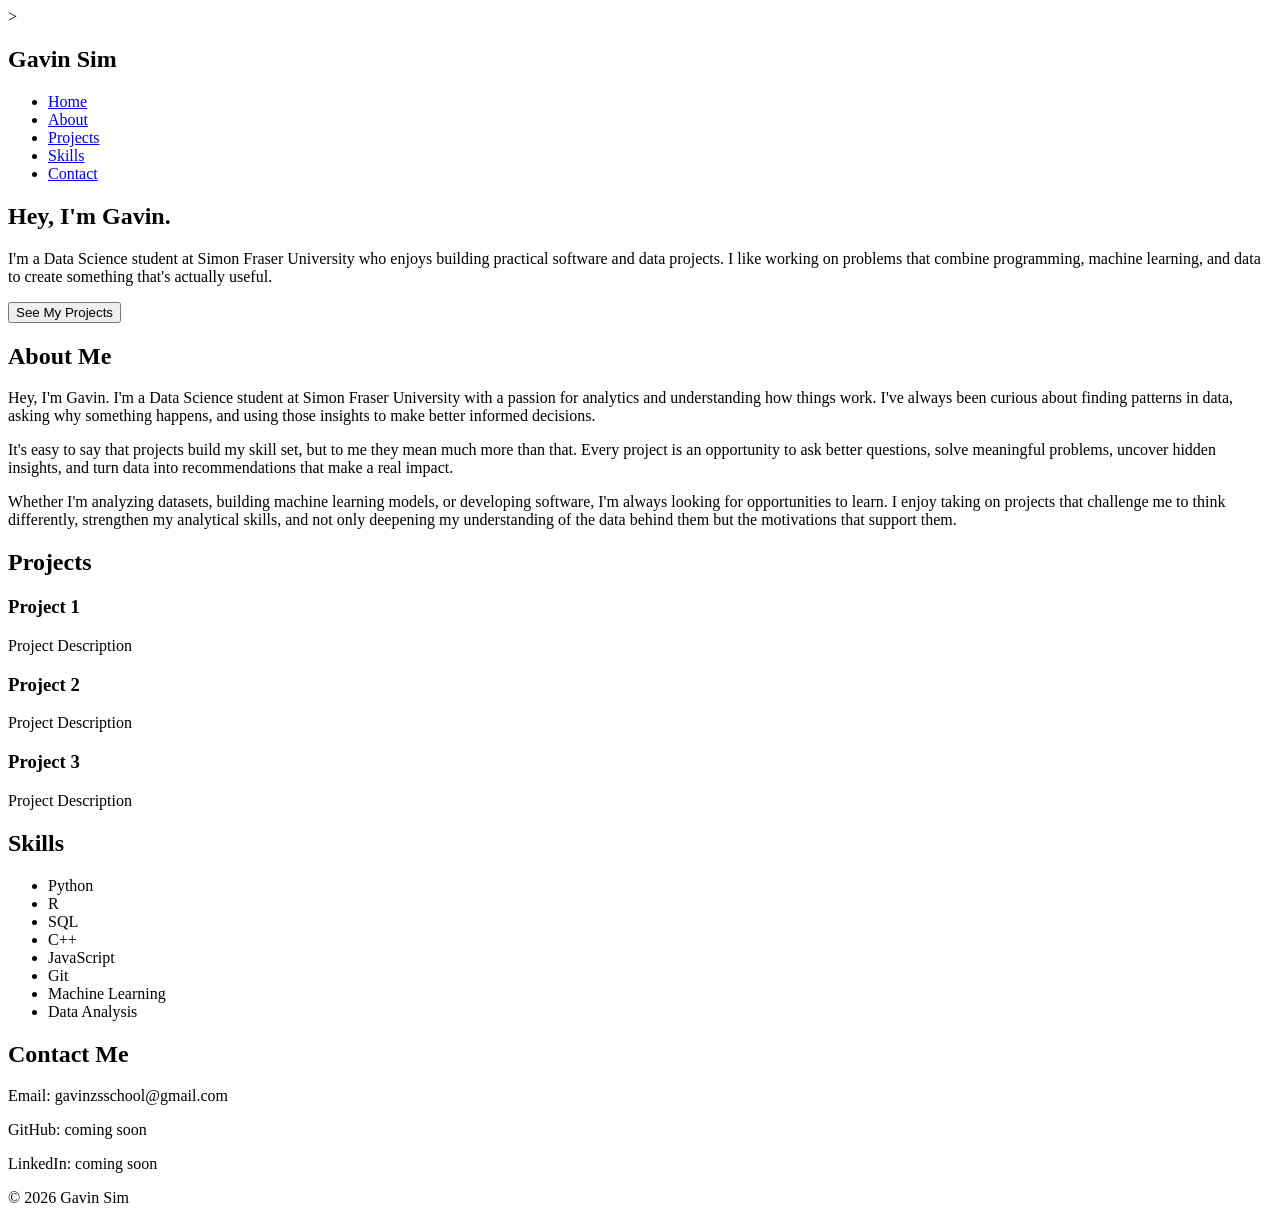
==== index.html @ 1872f7e8 "generic initial HTML structure" ====
<!--generic base site, just to get a feel and the main structure down-->>

<!DOCTYPE html>
<html lang="en">
<head>
    <meta charset="UTF-8">
    <meta name="viewport" content="width=device-width, initial-scale=1.0">
    <title>Gavin Sim | Portfolio</title>
</head>

<body>

    <header>
        <nav>
            <h1>Gavin Sim</h1>

            <ul>
                <li><a href="#intro">Home</a></li>
                <li><a href="#about">About</a></li>
                <li><a href="#projects">Projects</a></li>
                <li><a href="#skills">Skills</a></li>
                <li><a href="#contact">Contact</a></li>
            </ul>
        </nav>
    </header>

    <main>

        <section id="intro">
            <h2>Hey, I'm Gavin.</h2>

            <p>
                I'm a Data Science student at Simon Fraser University who enjoys
                building practical software and data projects. I like working on
                problems that combine programming, machine learning, and data to
                create something that's actually useful.
            </p>

            <button>See My Projects</button>
        </section>

        <section id="about">
            <h2>About Me</h2>
            <p>
                Hey, I'm Gavin. I'm a Data Science student at Simon Fraser University with a
                passion for analytics and understanding how things work. I've always been
                curious about finding patterns in data, asking why something happens, and
                using those insights to make better informed decisions.
            </p>

            <p>
                It's easy to say that projects build my skill set, but to me they mean much
                more than that. Every project is an opportunity to ask better questions,
                solve meaningful problems, uncover hidden insights, and turn data into
                recommendations that make a real impact.
            </p>

            <p>
                Whether I'm analyzing datasets, building machine learning models, or
                developing software, I'm always looking for opportunities to learn. I enjoy
                taking on projects that challenge me to think differently, strengthen my
                analytical skills, and not only deepening my understanding of the data behind 
                them but the motivations that support them.
            </p>

        </section>

        <section id="projects">
            <h2>Projects</h2>

            <article>
                <h3>Project 1</h3>
                <p>
                    Project Description
                </p>
            </article>

            <article>
                <h3>Project 2</h3>
                <p>
                    Project Description
                </p>
            </article>

            <article>
                <h3>Project 3</h3>
                <p>
                    Project Description
                </p>
            </article>

        </section>

        <section id="skills">
            <h2>Skills</h2>

            <ul>
                <li>Python</li>
                <li>R</li>
                <li>SQL</li>
                <li>C++</li>
                <li>JavaScript</li>
                <li>Git</li>
                <li>Machine Learning</li>
                <li>Data Analysis</li>
                
            </ul>
        </section>

        <section id="contact">
            <h2>Contact Me</h2>

            <p>Email: gavinzsschool@gmail.com</p>

            <p>GitHub: coming soon</p>

            <p>LinkedIn: coming soon</p>

        </section>

    </main>

    <footer>
        <p>&copy; 2026 Gavin Sim</p>
    </footer>

</body>

</html>
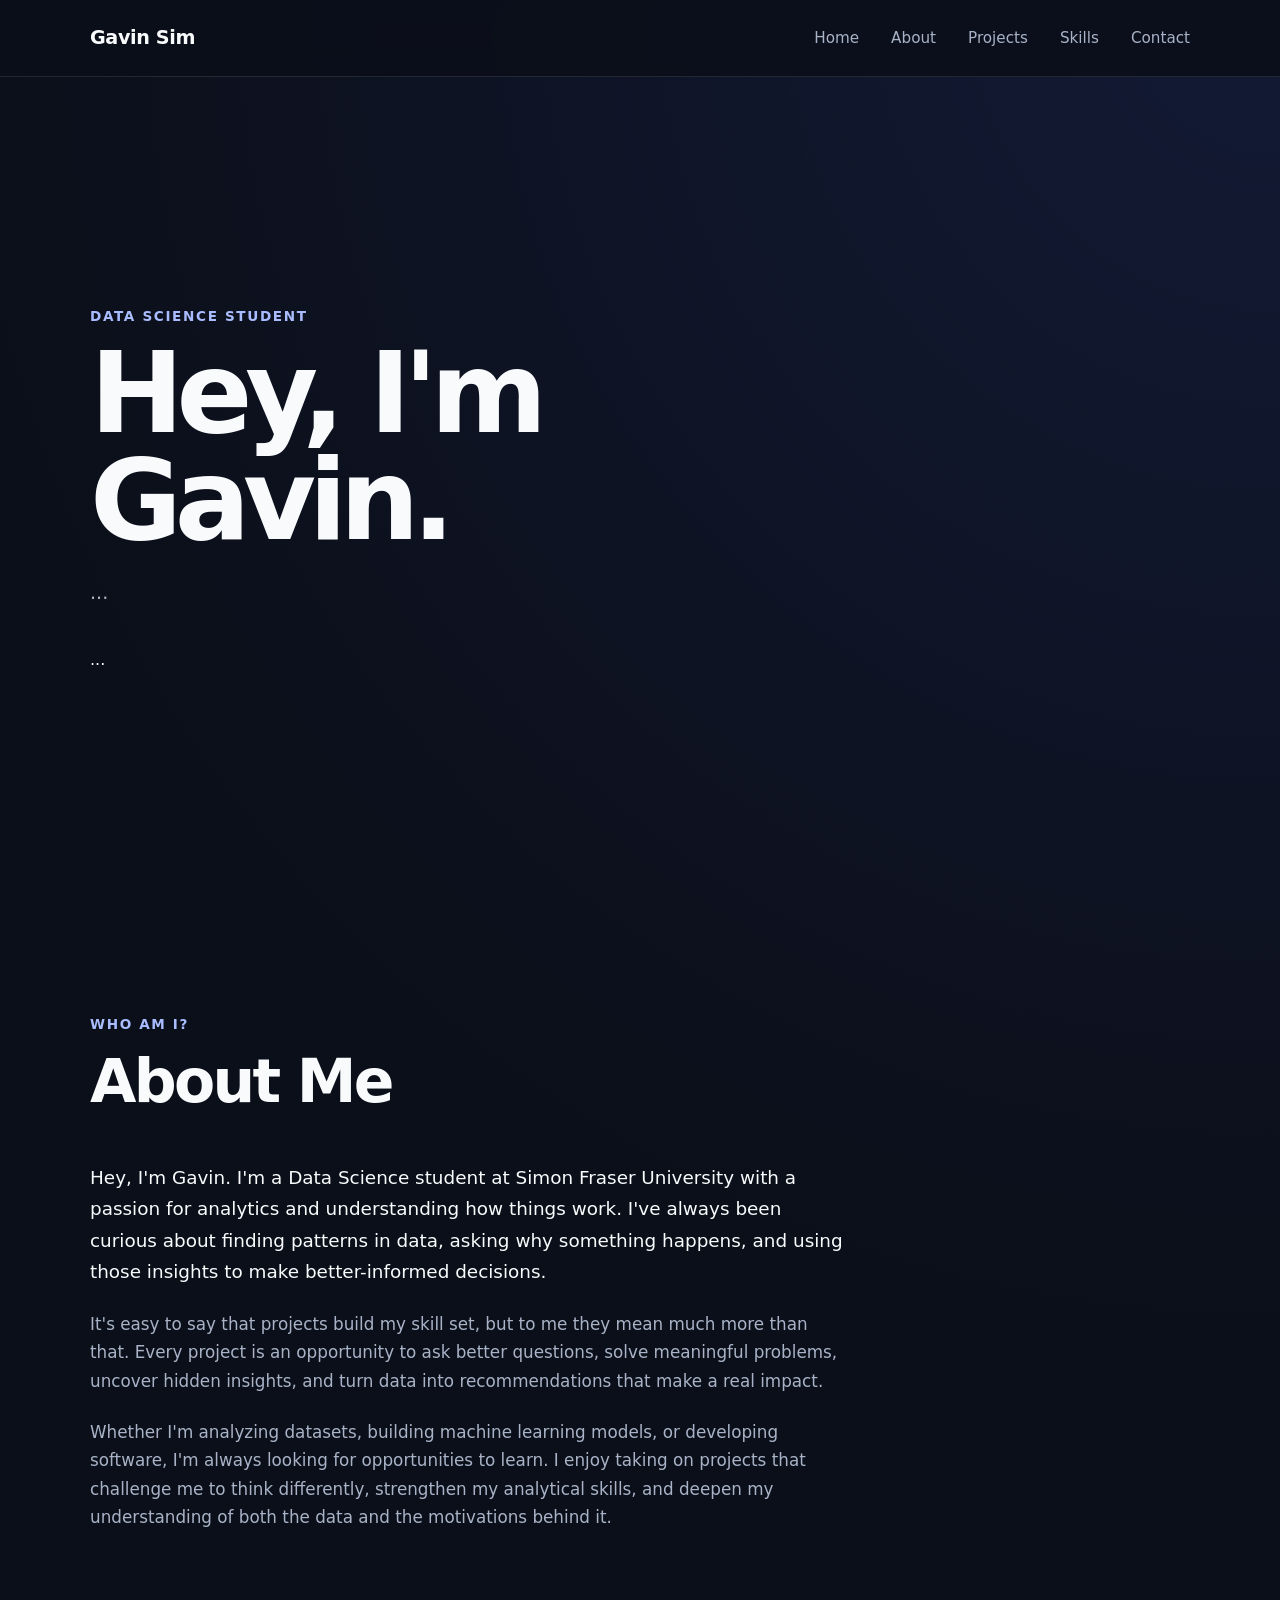
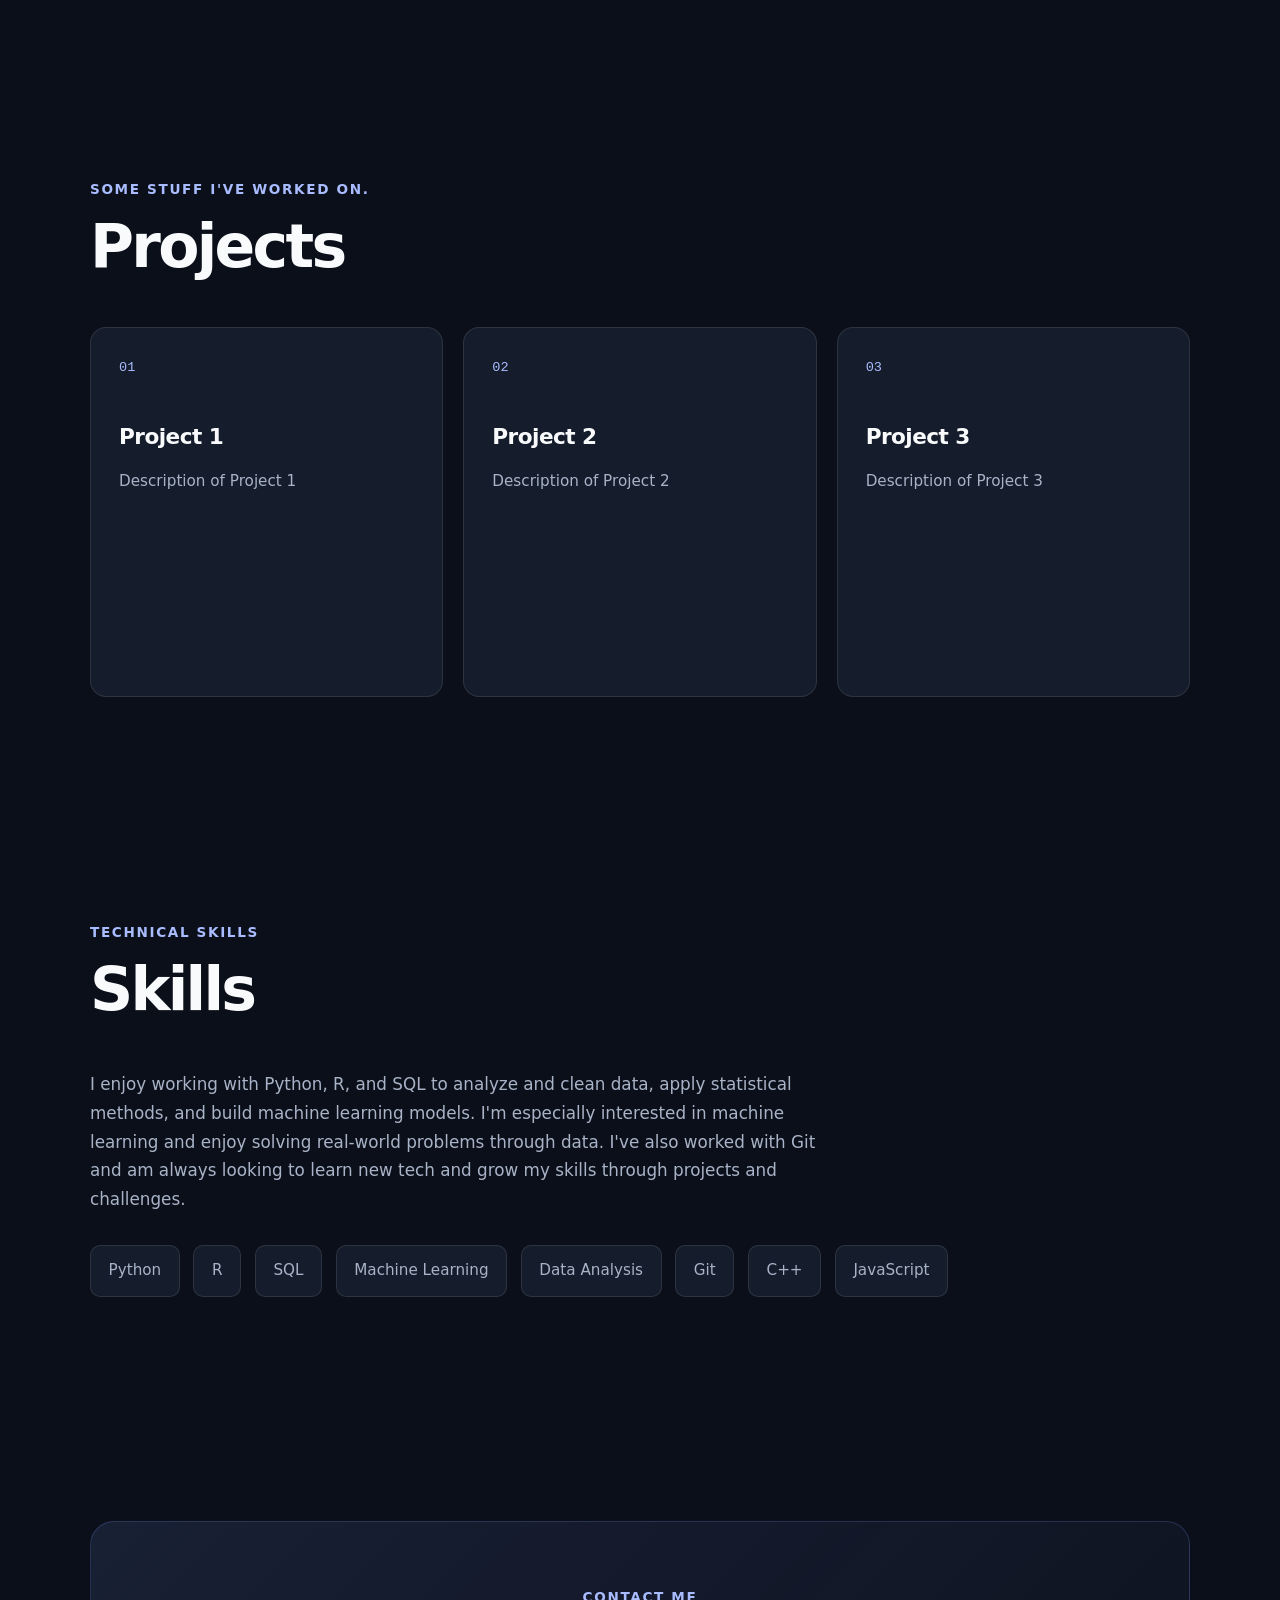
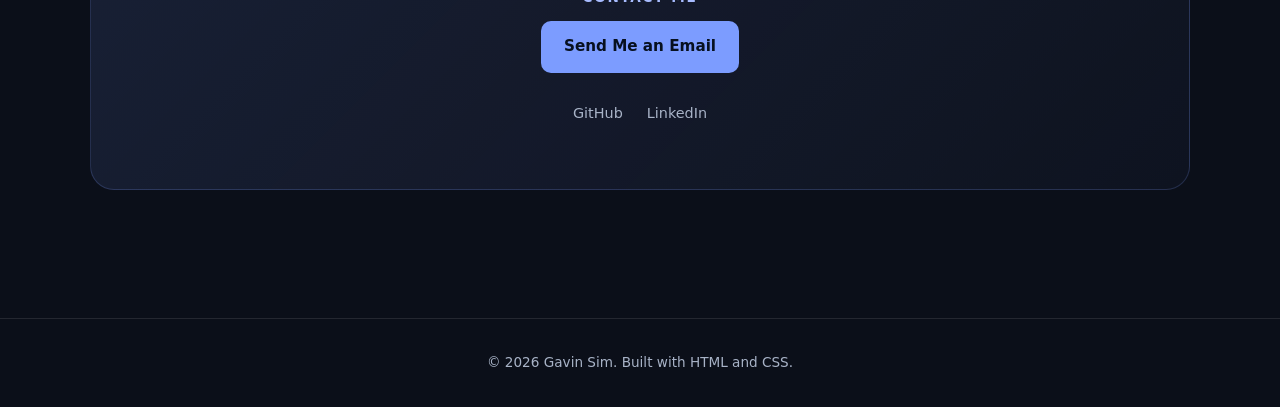
==== commit 0257d490: "Update portfolio content/layout and adding css styling" ====
--- a/index.html
+++ b/index.html
@@ -1,21 +1,21 @@
-
-<!--generic base site, just to get a feel and the main structure down-->>
-
 <!DOCTYPE html>
 <html lang="en">
 <head>
     <meta charset="UTF-8">
     <meta name="viewport" content="width=device-width, initial-scale=1.0">
+
     <title>Gavin Sim | Portfolio</title>
+
+    <link rel="stylesheet" href="style.css">
 </head>
 
 <body>
 
     <header>
-        <nav>
-            <h1>Gavin Sim</h1>
+        <nav class="navbar">
+            <a href="#intro" class="logo">Gavin Sim</a>
 
-            <ul>
+            <ul class="nav-links">
                 <li><a href="#intro">Home</a></li>
                 <li><a href="#about">About</a></li>
                 <li><a href="#projects">Projects</a></li>
@@ -27,104 +27,150 @@
 
     <main>
 
-        <section id="intro">
-            <h2>Hey, I'm Gavin.</h2>
+        <section id="intro" class="intro">
+            <div class="intro-content">
+                <p class="intro-label">Data Science Student</p>
 
-            <p>
-                I'm a Data Science student at Simon Fraser University who enjoys
-                building practical software and data projects. I like working on
-                problems that combine programming, machine learning, and data to
-                create something that's actually useful.
+                <h1>Hey, I'm Gavin.</h1>
+
+                <p class="intro-description">
+                    ...
+                </p>
+
+                <div class="intro-buttons">
+                    ...
+                </div>
+            </div>
+        </section>
+
+        <section id="about" class="section">
+            <div class="section-heading">
+                <p class="section-label">Who am I?</p>
+                <h2>About Me</h2>
+            </div>
+
+            <div class="about-content">
+                <p>
+                    Hey, I'm Gavin. I'm a Data Science student at Simon Fraser
+                    University with a passion for analytics and understanding how
+                    things work. I've always been curious about finding patterns in
+                    data, asking why something happens, and using those insights to
+                    make better-informed decisions.
+                </p>
+
+                <p>
+                    It's easy to say that projects build my skill set, but to me they
+                    mean much more than that. Every project is an opportunity to ask
+                    better questions, solve meaningful problems, uncover hidden
+                    insights, and turn data into recommendations that make a real
+                    impact.
+                </p>
+
+                <p>
+                    Whether I'm analyzing datasets, building machine learning models,
+                    or developing software, I'm always looking for opportunities to
+                    learn. I enjoy taking on projects that challenge me to think
+                    differently, strengthen my analytical skills, and deepen my
+                    understanding of both the data and the motivations behind it.
+                </p>
+
+            </div>
+        </section>
+
+        <section id="projects" class="section">
+            <div class="section-heading">
+                <p class="section-label">Some stuff I've worked on.</p>
+                <h2>Projects</h2>
+            </div>
+
+            <div class="project-grid">
+
+                <article class="project-card">
+                    <div class="project-number">01</div>
+
+                    <h3>Project 1</h3>
+
+                    <p>
+                        Description of Project 1
+                    </p>
+
+                </article>
+
+                <article class="project-card">
+                    <div class="project-number">02</div>
+
+                    <h3>Project 2</h3>
+
+                    <p>
+                        Description of Project 2
+                    </p>
+
+                </article>
+
+                <article class="project-card">
+                    <div class="project-number">03</div>
+
+                    <h3>Project 3</h3>
+
+                    <p>
+                        Description of Project 3
+                    </p>
+
+                </article>
+
+            </div>
+        </section>
+
+        <section id="skills" class="section">
+            <div class="section-heading">
+                <p class="section-label">Technical skills</p>
+                <h2>Skills</h2>
+            </div>
+
+            <p class="skills-description">
+                I enjoy working with Python, R, and SQL to analyze and clean data, apply 
+                statistical methods, and build machine learning models. I'm especially
+                interested in machine learning and enjoy solving real-world problems through
+                data. I've also worked with Git and am always looking to learn new tech and 
+                grow my skills through projects and challenges.
             </p>
 
-            <button>See My Projects</button>
-        </section>
-
-        <section id="about">
-            <h2>About Me</h2>
-            <p>
-                Hey, I'm Gavin. I'm a Data Science student at Simon Fraser University with a
-                passion for analytics and understanding how things work. I've always been
-                curious about finding patterns in data, asking why something happens, and
-                using those insights to make better informed decisions.
-            </p>
-
-            <p>
-                It's easy to say that projects build my skill set, but to me they mean much
-                more than that. Every project is an opportunity to ask better questions,
-                solve meaningful problems, uncover hidden insights, and turn data into
-                recommendations that make a real impact.
-            </p>
-
-            <p>
-                Whether I'm analyzing datasets, building machine learning models, or
-                developing software, I'm always looking for opportunities to learn. I enjoy
-                taking on projects that challenge me to think differently, strengthen my
-                analytical skills, and not only deepening my understanding of the data behind 
-                them but the motivations that support them.
-            </p>
-
-        </section>
-
-        <section id="projects">
-            <h2>Projects</h2>
-
-            <article>
-                <h3>Project 1</h3>
-                <p>
-                    Project Description
-                </p>
-            </article>
-
-            <article>
-                <h3>Project 2</h3>
-                <p>
-                    Project Description
-                </p>
-            </article>
-
-            <article>
-                <h3>Project 3</h3>
-                <p>
-                    Project Description
-                </p>
-            </article>
-
-        </section>
-
-        <section id="skills">
-            <h2>Skills</h2>
-
-            <ul>
+            <ul class="skills-list">
                 <li>Python</li>
                 <li>R</li>
                 <li>SQL</li>
+                <li>Machine Learning</li>
+                <li>Data Analysis</li>
+                <li>Git</li>
                 <li>C++</li>
                 <li>JavaScript</li>
-                <li>Git</li>
-                <li>Machine Learning</li>
-                <li>Data Analysis</li>
-                
             </ul>
         </section>
 
-        <section id="contact">
-            <h2>Contact Me</h2>
+        <section id="contact" class="section contact-section">
+            <div class="contact-content">
+                <p class="section-label">Contact Me</p>
 
-            <p>Email: gavinzsschool@gmail.com</p>
+                <a href="mailto:gavinzsschool@gmail.com" class="button primary-button">
+                    Send Me an Email
+                </a>
 
-            <p>GitHub: coming soon</p>
-
-            <p>LinkedIn: coming soon</p>
-
+                <div class="social-links">
+                    <a href="#">GitHub</a>
+                    <a href="#">LinkedIn</a>
+                </div>
+            </div>
         </section>
 
     </main>
 
     <footer>
-        <p>&copy; 2026 Gavin Sim</p>
+        <p>&copy; 2026 Gavin Sim. Built with HTML and CSS.</p>
     </footer>
 
 </body>
+</html>
 
-</html>+
+
+
--- a/style.css
+++ b/style.css
@@ -0,0 +1,381 @@
+/* base style */
+
+:root {
+    --background: #0b0f19;
+    --background-light: #111827;
+    --card-background: #151c2b;
+    --card-hover: #1a2335;
+    --text-primary: #f8fafc;
+    --text-secondary: #a8b3c7;
+    --accent: #7c9cff;
+    --accent-light: #a8bcff;
+    --border: rgba(255, 255, 255, 0.1);
+    --content-width: 1100px;
+    --border-radius: 16px;
+    
+}
+
+* {box-sizing: border-box; margin: 0; padding: 0;}
+
+html {scroll-behavior: smooth; scroll-padding-top: 90px;}
+
+body {
+    background:
+        radial-gradient(circle at top right, rgba(75, 105, 255, 0.12), transparent 35%),
+        var(--background);
+
+    color: var(--text-primary);
+    
+    font-family:
+        Inter,
+        system-ui,
+        -apple-system,
+        BlinkMacSystemFont,
+        "Segoe UI",
+        sans-serif;
+    
+    line-height: 1.7;
+
+}
+
+a {color: inherit; text-decoration: none;}
+
+ul {list-style: none;}
+
+/* navigation */
+
+header {
+    position: sticky;
+    top: 0;
+    z-index: 100;
+
+    background-color: rgba(11, 15, 25, 0.85);
+
+    border-bottom: 1px solid var(--border);
+
+    backdrop-filter: blur(14px);
+
+}
+
+.navbar {
+    width:
+        min(90%, var(--content-width));
+    height: 76px;
+    margin: 0 auto;
+
+    display: flex;
+    align-items: center;
+    justify-content: space-between;
+
+}
+
+.logo {font-size: 1.2rem; font-weight: 700; letter-spacing: -0.02em;}
+
+.logo:hover {color: var(--accent-light);}
+
+.nav-links {display: flex; align-items: center; gap: 2rem;}
+
+.nav-links a {
+    color: var(--text-secondary);
+    font-size: 0.95rem;
+    font-weight: 500;
+
+    transition:
+        color 0.2s ease,
+        transform 0.2s ease;
+
+}
+
+.nav-links a:hover {color: var(--text-primary);}
+
+/* intro section */
+
+.intro {
+    min-height: calc(100vh - 76px);
+    width:
+        min(90%, var(--content-width));
+    margin: 0 auto;
+
+    display: flex;
+    align-items: center;
+
+}
+
+.intro-content {max-width: 790px; padding: 7rem 0;}
+
+.intro-label,
+
+.section-label {
+    margin-bottom: 0.75rem;
+
+    color: var(--accent-light);
+    font-size: 0.85rem;
+    font-weight: 700;
+    letter-spacing: 0.12em;
+
+    text-transform: uppercase;
+
+}
+
+.intro h1 {
+    margin-bottom: 1.5rem;
+
+    font-size:
+        clamp(3.4rem, 9vw, 7rem);
+    line-height: 0.95;
+    letter-spacing: -0.065em;
+
+}
+
+.intro-description {
+    max-width: 680px;
+
+    margin-bottom: 2.25rem;
+
+    color: var(--text-secondary);
+    font-size:
+        clamp(1.05rem, 2vw, 1.2rem);
+
+}
+
+.intro-buttons {display: flex; flex-wrap: wrap; gap: 1rem;}
+
+/* button nav */
+
+.button {
+    display: inline-flex;
+    align-items: center;
+    justify-content: center;
+
+    min-height: 48px;
+    padding: 0.75rem 1.4rem;
+
+    border: 1px solid transparent;
+    border-radius: 10px;
+
+    font-size: 0.95rem;
+    font-weight: 650;
+
+    transition:
+        transform 0.2s ease,
+        background-color 0.2s ease,
+        border-color 0.2s ease;
+
+}
+
+.button:hover {transform: translateY(-2px);}
+
+.primary-button {background-color: var(--accent); color: #07101f;}
+
+.primary-button:hover {background-color: var(--accent-light);}
+
+.secondary-button {background-color: transparent; border-color: var(--border); color: var(--text-primary);}
+
+.secondary-button:hover {background-color: rgba(255, 255, 255, 0.06); border-color: rgba(255, 255, 255, 0.2);}
+
+/* section style */
+
+.section {
+    width:
+        min(90%, var(--content-width));
+    margin: 0 auto;
+    padding: 7rem 0;
+    
+}
+
+.section-heading {margin-bottom: 3rem;}
+
+.section-heading h2,
+
+.contact-content h2 {
+    font-size:
+        clamp(2.25rem, 5vw, 3.75rem);
+    line-height: 1.1;
+    letter-spacing: -0.045em;
+
+}
+
+/* about */
+
+.about-content {max-width: 760px;}
+
+.about-content p {margin-bottom: 1.4rem; color: var(--text-secondary); font-size: 1.05rem;}
+
+.about-content p:first-child {color: var(--text-primary); font-size: 1.15rem;}
+
+/* project */
+
+.project-grid {display: grid; grid-template-columns: repeat(3, 1fr); gap: 1.25rem;}
+
+.project-card {
+    min-height: 370px;
+    padding: 1.75rem;
+    display: flex;
+    flex-direction: column;
+    background-color: var(--card-background);
+    border: 1px solid var(--border);
+    border-radius: var(--border-radius);
+    transition:
+        transform 0.25s ease,
+        background-color 0.25s ease,
+        border-color 0.25s ease;
+
+}
+
+.project-card:hover {transform: translateY(-6px); background-color: var(--card-hover); border-color: rgba(124, 156, 255, 0.35);}
+
+.project-number {
+    margin-bottom: 2.5rem;
+    color: var(--accent-light);
+    font-family: monospace;
+    font-size: 0.85rem;
+
+}
+
+.project-card h3 {margin-bottom: 0.8rem; font-size: 1.35rem; letter-spacing: -0.025em;}
+
+.project-card > p {margin-bottom: 1.5rem; color: var(--text-secondary); font-size: 0.95rem;}
+
+.project-tags {
+    display: flex;
+    flex-wrap: wrap;
+    gap: 0.5rem;
+    margin-bottom: 1.75rem;
+
+}
+
+.project-tags span {
+    padding: 0.35rem 0.65rem;
+    background-color: rgba(124, 156, 255, 0.1);
+    border: 1px solid rgba(124, 156, 255, 0.2);
+    border-radius: 100px;
+    color: var(--accent-light);
+    font-size: 0.75rem;
+
+}
+
+.project-link {
+    margin-top: auto;
+    color: var(--text-primary);
+    font-size: 0.9rem;
+    font-weight: 650;
+
+}
+
+.project-link:hover {color: var(--accent-light);}
+
+/* skills */
+
+.skills-description {
+    max-width: 760px;
+    margin-bottom: 2rem;
+    color: var(--text-secondary);
+    font-size: 1.05rem;
+    
+}
+
+.skills-list {display: flex; flex-wrap: wrap; gap: 0.85rem;}
+
+.skills-list li {
+    padding: 0.75rem 1.1rem;
+    background-color: var(--card-background);
+    border: 1px solid var(--border);
+    border-radius: 10px;
+    color: var(--text-secondary);
+    font-size: 0.95rem;
+    transition:
+        transform 0.2s ease,
+        color 0.2s ease,
+        border-color 0.2s ease;
+
+}
+
+.skills-list li:hover {transform: translateY(-3px); border-color: rgba(124, 156, 255, 0.4); color: var(--text-primary);}
+
+/* contact */
+
+.contact-section {padding-bottom: 8rem;}
+
+.contact-content {
+    padding: 4rem;
+    background:
+        linear-gradient(
+            135deg,
+            rgba(124, 156, 255, 0.12),
+            rgba(124, 156, 255, 0.03)
+        );
+
+    border: 1px solid rgba(124, 156, 255, 0.2);
+    border-radius: 24px;
+    text-align: center;
+
+}
+
+.contact-content h2 {max-width: 720px; margin: 0 auto 1.25rem;}
+
+.contact-content > p:not(.section-label) {max-width: 580px; margin: 0 auto 2rem; color: var(--text-secondary);}
+
+.social-links {
+    margin-top: 1.75rem;
+    display: flex;
+    justify-content: center;
+    gap: 1.5rem;
+
+}
+
+.social-links a {color: var(--text-secondary); font-size: 0.9rem;}
+
+.social-links a:hover {color: var(--accent-light);}
+
+/* footer */
+
+footer {
+    padding: 2rem;
+
+    border-top: 1px solid var(--border);
+
+    color: var(--text-secondary);
+
+    font-size: 0.85rem;
+
+    text-align: center;
+
+}
+
+/* responsive aspects */
+
+@media (max-width: 850px) {.project-grid {grid-template-columns: 1fr;}
+    .project-card {min-height: 320px;}
+
+}
+
+@media (max-width: 650px) {.navbar {height: auto; padding: 1.1rem 0; align-items: flex-start; gap: 1rem;}
+    .nav-links {justify-content: flex-end; flex-wrap: wrap; gap: 0.6rem 1rem;}
+
+    .nav-links a {font-size: 0.8rem;}
+
+    .intro {min-height: 80vh;}
+
+    .intro-content {padding: 5rem 0;}
+
+    .intro h1 {font-size: 3.6rem;}
+
+    .section {padding: 5rem 0;}
+
+    .contact-content {padding: 3rem 1.5rem;}
+
+}
+
+@media (max-width: 430px) {.navbar {flex-direction: column;}
+    .nav-links {justify-content: flex-start;}
+
+    .intro-buttons {flex-direction: column;}
+
+    .button {width: 100%;}
+
+}
+
+
+
+
+
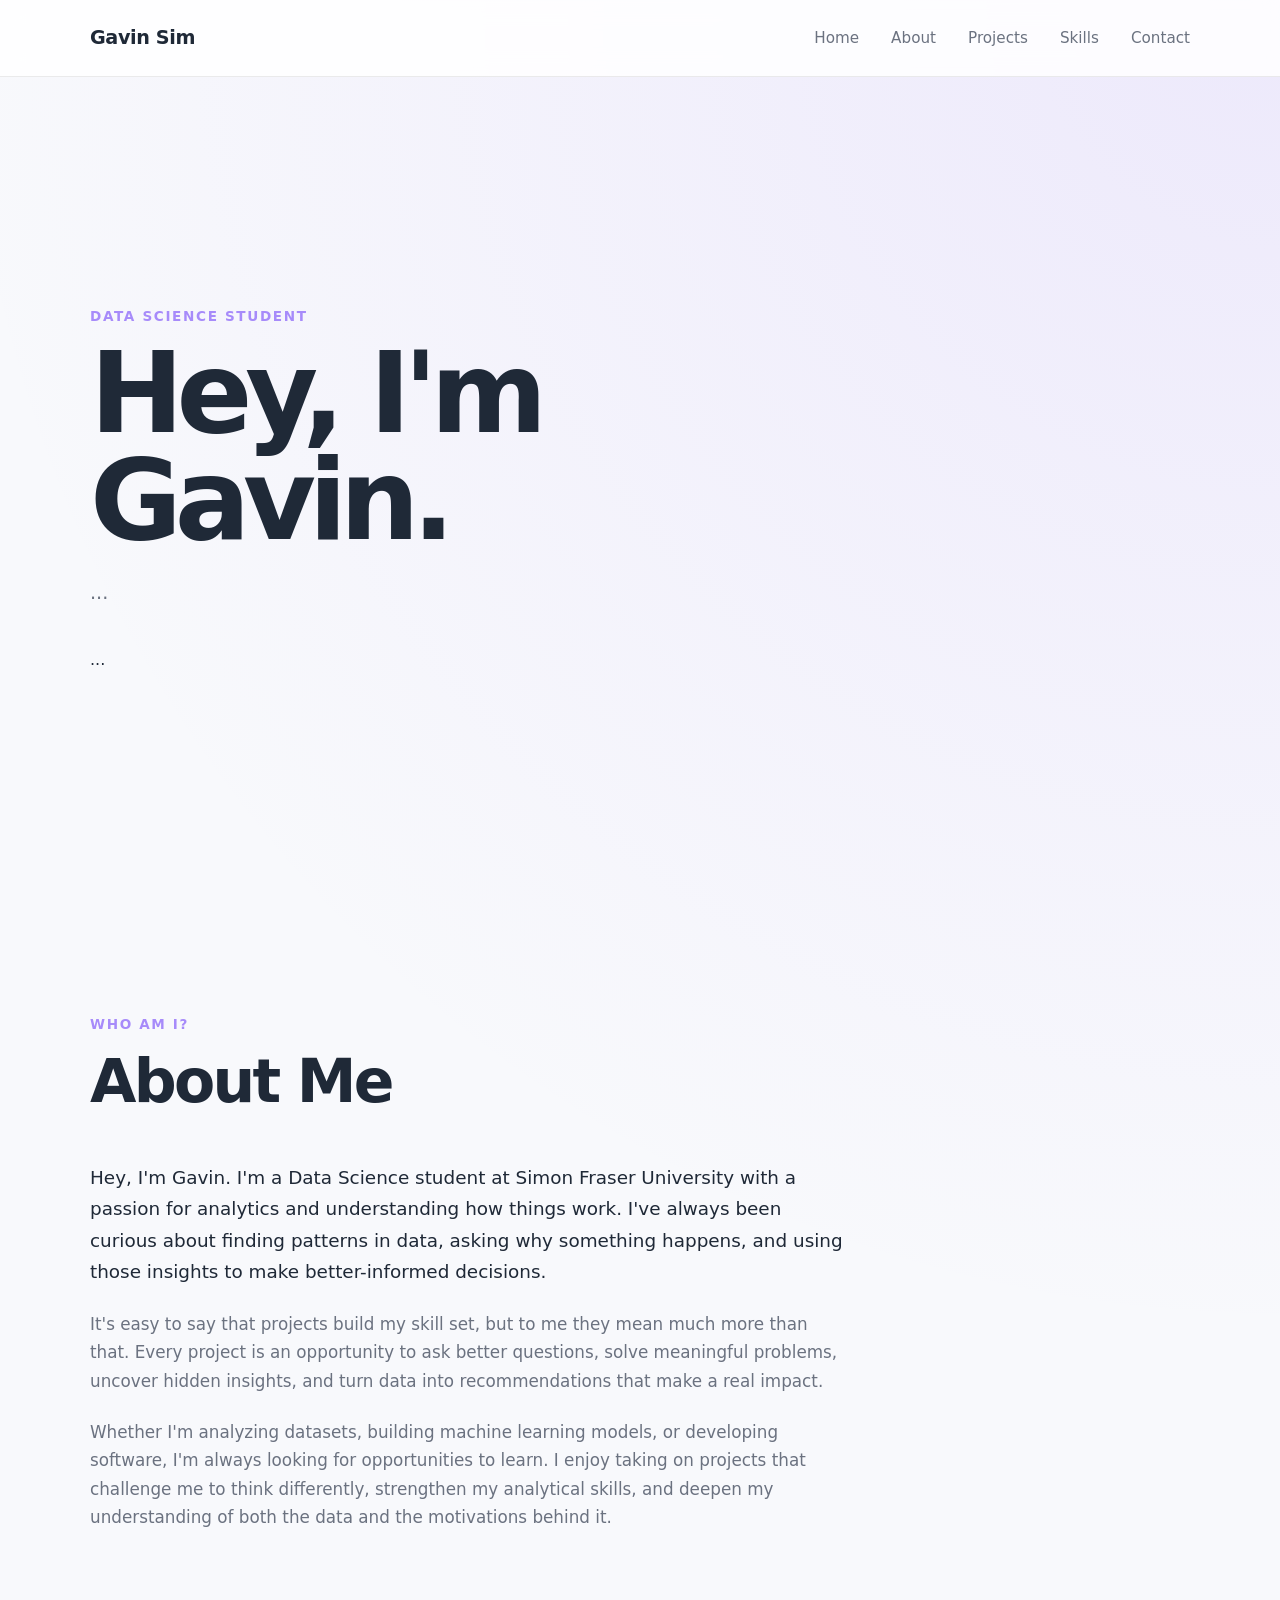
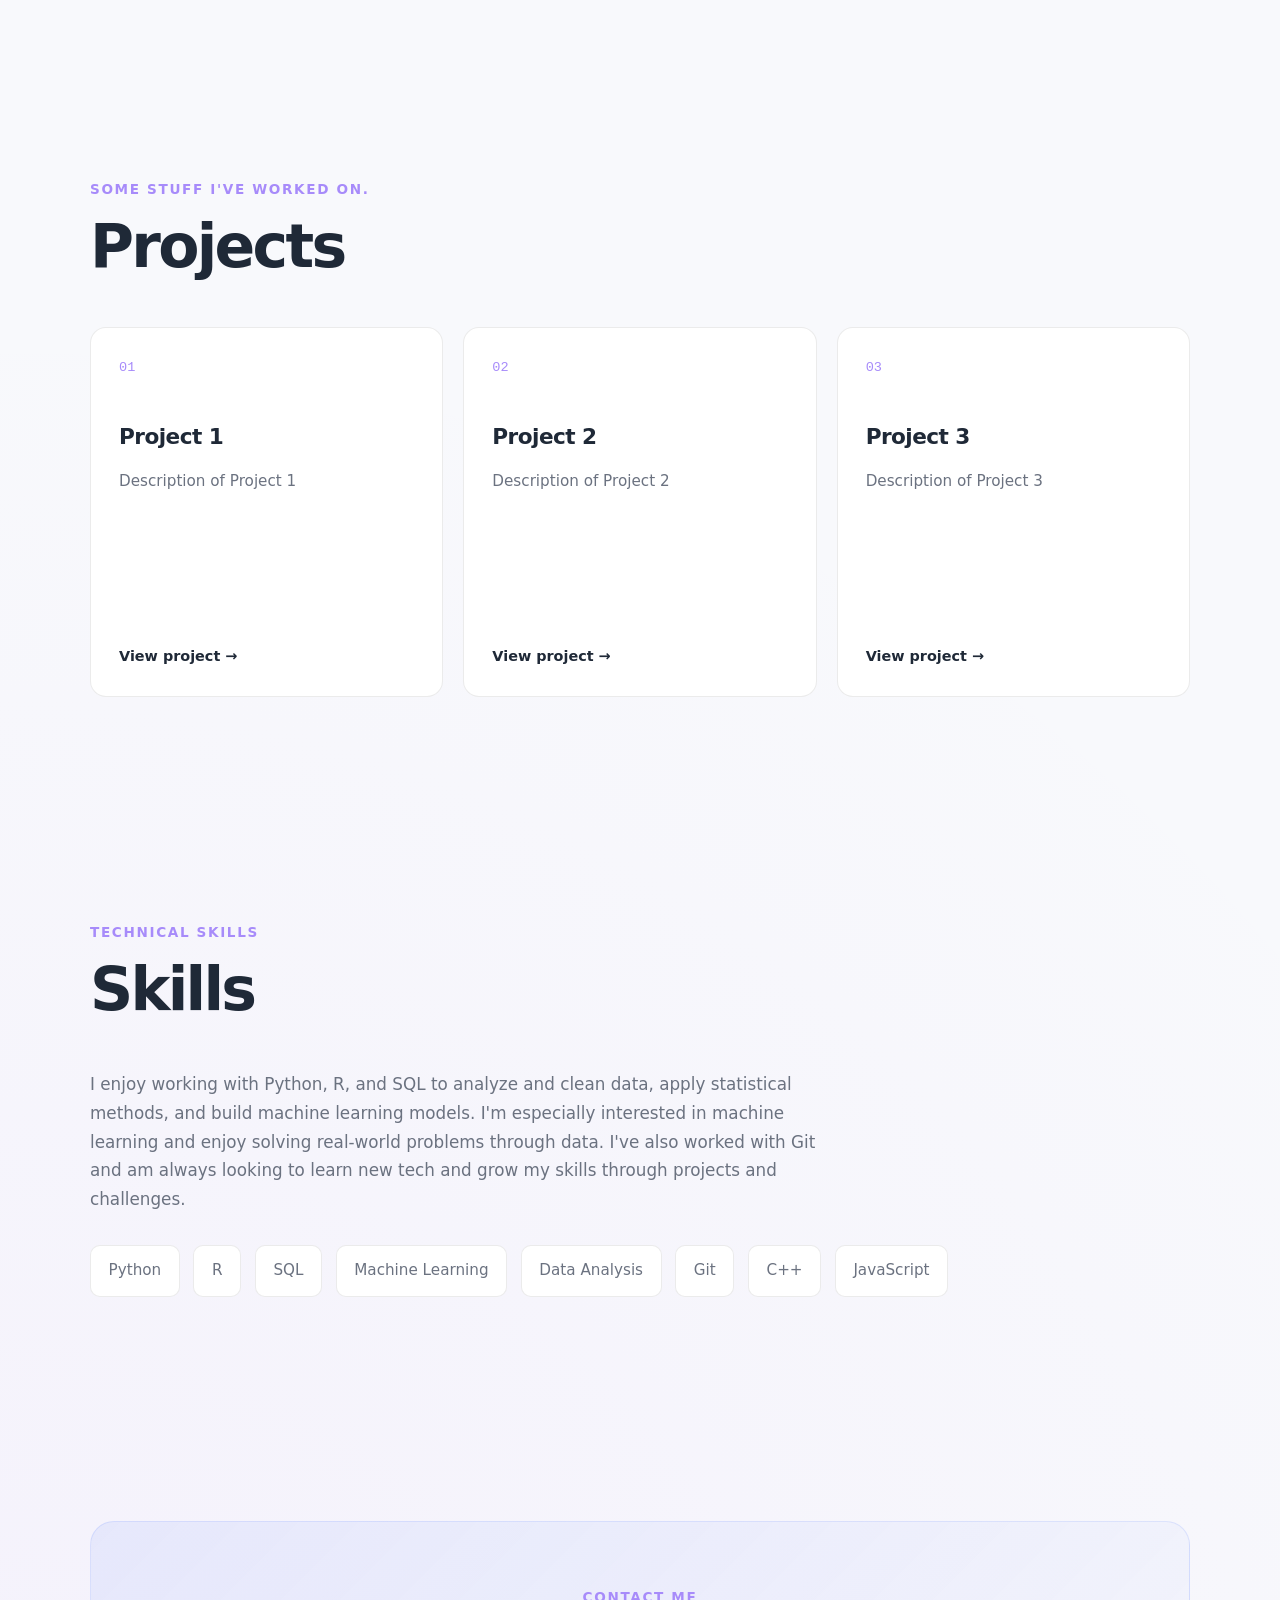
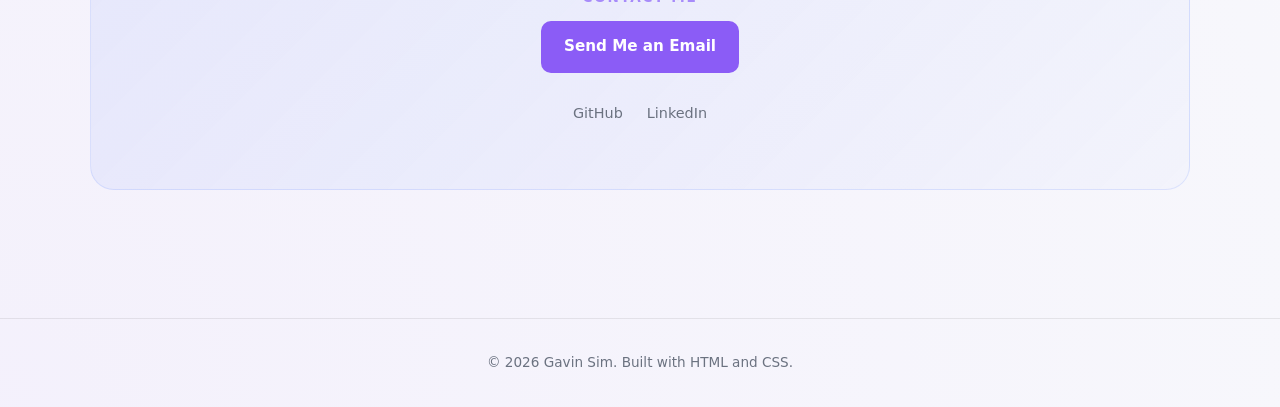
==== commit 40392980: "Added project pages and update portfolio design/colour palette" ====
--- a/index.html
+++ b/index.html
@@ -85,38 +85,26 @@
 
             <div class="project-grid">
 
-                <article class="project-card">
+                <a href="project-1.html" class="project-card">
                     <div class="project-number">01</div>
+                    <h3>Project 1</h3>
+                    <p>Description of Project 1</p>
+                    <span class="project-link">View project →</span>
+                </a>
 
-                    <h3>Project 1</h3>
+                <a href="project-2.html" class="project-card">
+                    <div class="project-number">02</div>
+                    <h3>Project 2</h3>
+                    <p>Description of Project 2</p>
+                    <span class="project-link">View project →</span>
+                </a>
 
-                    <p>
-                        Description of Project 1
-                    </p>
-
-                </article>
-
-                <article class="project-card">
-                    <div class="project-number">02</div>
-
-                    <h3>Project 2</h3>
-
-                    <p>
-                        Description of Project 2
-                    </p>
-
-                </article>
-
-                <article class="project-card">
+                <a href="project-3.html" class="project-card">
                     <div class="project-number">03</div>
-
                     <h3>Project 3</h3>
-
-                    <p>
-                        Description of Project 3
-                    </p>
-
-                </article>
+                    <p>Description of Project 3</p>
+                    <span class="project-link">View project →</span>
+                </a>
 
             </div>
         </section>
--- a/style.css
+++ b/style.css
@@ -1,18 +1,17 @@
 /* base style */
 
 :root {
-    --background: #0b0f19;
-    --background-light: #111827;
-    --card-background: #151c2b;
-    --card-hover: #1a2335;
-    --text-primary: #f8fafc;
-    --text-secondary: #a8b3c7;
-    --accent: #7c9cff;
-    --accent-light: #a8bcff;
-    --border: rgba(255, 255, 255, 0.1);
+    --background: #f8f9fc;
+    --background-light: #ffffff;
+    --card-background: #ffffff;
+    --card-hover: #f3f5fa;
+    --text-primary: #1f2937;
+    --text-secondary: #6b7280;
+    --accent: #8b5cf6;
+    --accent-light: #a78bfa;
+    --border: rgba(0,0,0,.08);
     --content-width: 1100px;
     --border-radius: 16px;
-    
 }
 
 * {box-sizing: border-box; margin: 0; padding: 0;}
@@ -21,21 +20,18 @@
 
 body {
     background:
-        radial-gradient(circle at top right, rgba(75, 105, 255, 0.12), transparent 35%),
+        radial-gradient(circle at top right, rgba(139,92,246,.10), transparent 35%),
+        radial-gradient(circle at bottom left,rgba(168,85,247,.05), transparent 45%),
         var(--background);
 
     color: var(--text-primary);
-    
+
     font-family:
         Inter,
         system-ui,
-        -apple-system,
-        BlinkMacSystemFont,
-        "Segoe UI",
         sans-serif;
-    
+
     line-height: 1.7;
-
 }
 
 a {color: inherit; text-decoration: none;}
@@ -49,12 +45,9 @@
     top: 0;
     z-index: 100;
 
-    background-color: rgba(11, 15, 25, 0.85);
-
+    background: rgba(255,255,255,.85);
+    backdrop-filter: blur(12px);
     border-bottom: 1px solid var(--border);
-
-    backdrop-filter: blur(14px);
-
 }
 
 .navbar {
@@ -165,9 +158,9 @@
 
 .button:hover {transform: translateY(-2px);}
 
-.primary-button {background-color: var(--accent); color: #07101f;}
-
-.primary-button:hover {background-color: var(--accent-light);}
+.primary-button {background: var(--accent); color: white;}
+
+.primary-button:hover {background: var(--accent-light);}
 
 .secondary-button {background-color: transparent; border-color: var(--border); color: var(--text-primary);}
 
@@ -379,3 +372,78 @@
 
 
 
+
+/* individual project pages */
+
+.project-page {width: min(90%, 900px); margin: 0 auto; padding: 6rem 0 8rem;}
+
+.back-link {
+    display: inline-block;
+    margin-bottom: 3rem;
+    color: var(--text-secondary);
+    font-size: 0.95rem;
+}
+
+.back-link:hover {color: var(--accent-light);}
+
+.project-hero {margin-bottom: 4rem;}
+
+.project-hero h1 {
+    max-width: 800px;
+    margin-bottom: 1.5rem;
+    font-size: clamp(3rem, 8vw, 6rem);
+    line-height: 0.98;
+    letter-spacing: -0.055em;
+}
+
+.project-summary {max-width: 720px; color: var(--text-secondary); font-size: 1.15rem;}
+
+.project-meta {
+    display: grid;
+    grid-template-columns: repeat(3, 1fr);
+    gap: 1rem;
+    margin-top: 2.5rem;
+}
+
+.meta-item {
+    padding: 1.25rem;
+    background-color: var(--card-background);
+    border: 1px solid var(--border);
+    border-radius: 12px;
+}
+
+.meta-label {
+    display: block;
+    margin-bottom: 0.35rem;
+    color: var(--accent-light);
+    font-size: 0.75rem;
+    font-weight: 700;
+    letter-spacing: 0.1em;
+    text-transform: uppercase;
+}
+
+.project-content {display: grid; gap: 3rem;}
+
+.project-content section {
+    padding-top: 2.5rem;
+    border-top: 1px solid var(--border);
+}
+
+.project-content h2 {margin-bottom: 1rem; font-size: 1.8rem; letter-spacing: -0.03em;}
+
+.project-content p,
+.project-content li {color: var(--text-secondary); font-size: 1.05rem;}
+
+.project-content ul {display: grid; gap: 0.75rem; padding-left: 1.25rem; list-style: disc;}
+
+.project-actions {display: flex; flex-wrap: wrap; gap: 1rem; margin-top: 3rem;}
+
+@media (max-width: 650px) {
+    .project-page {padding: 4rem 0 6rem;}
+    .project-meta {grid-template-columns: 1fr;}
+}
+
+
+
+
+
